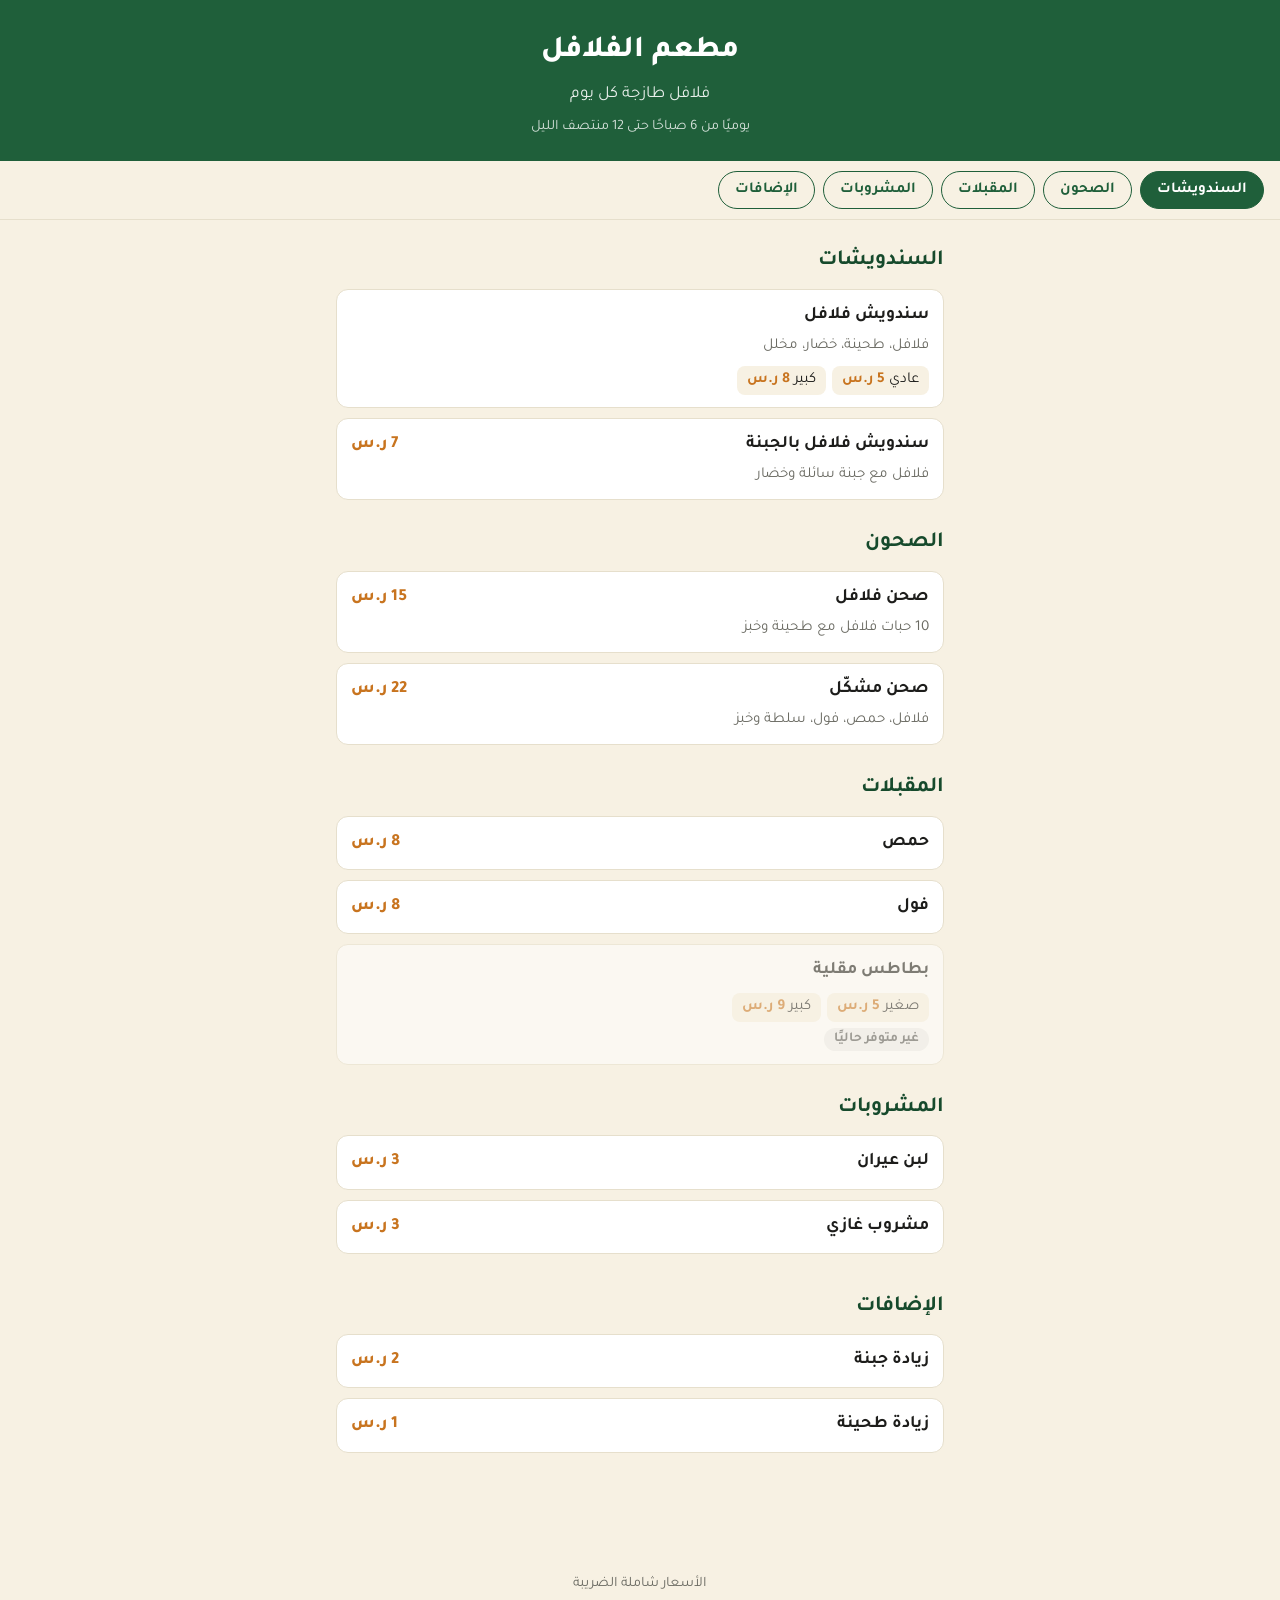
==== falafel-restaurant/menu/index.html @ fafc0374 "Add falafel restaurant site with data-driven Arabic QR menu Static site: home page, mobile RTL menu " ====
<!doctype html>
<html lang="ar" dir="rtl">
<head>
  <meta charset="utf-8">
  <meta name="viewport" content="width=device-width, initial-scale=1">
  <meta name="theme-color" content="#1f5f3a">
  <link rel="icon" href="data:,">
  <title>المنيو</title>
  <link rel="preconnect" href="https://fonts.googleapis.com">
  <link rel="preconnect" href="https://fonts.gstatic.com" crossorigin>
  <link href="https://fonts.googleapis.com/css2?family=Tajawal:wght@400;700;800&display=swap" rel="stylesheet">
  <link rel="stylesheet" href="../assets/css/style.css">
</head>
<body>
  <header class="hero">
    <h1 id="restaurant-name">المنيو</h1>
    <p id="restaurant-tagline" class="tagline"></p>
    <p id="restaurant-hours" class="hours"></p>
  </header>

  <nav id="category-nav" class="category-nav" aria-label="التصنيفات"></nav>

  <main id="menu" class="menu">
    <p class="status">جارٍ تحميل المنيو…</p>
  </main>

  <footer class="footer">
    <p id="restaurant-note"></p>
  </footer>

  <a id="whatsapp-btn" class="whatsapp-btn" hidden target="_blank" rel="noopener">اطلب عبر واتساب</a>

  <script src="../assets/js/menu.js"></script>
</body>
</html>
---- falafel-restaurant/assets/css/style.css ----
:root {
  --green: #1f5f3a;
  --green-dark: #164a2c;
  --sand: #f7f1e3;
  --card: #ffffff;
  --text: #1d1d1b;
  --muted: #6b6b63;
  --line: #e6dfcc;
  --accent: #c8741f;
  --whatsapp: #25d366;
}

* { box-sizing: border-box; }

html { scroll-behavior: smooth; }

body {
  margin: 0;
  font-family: "Tajawal", system-ui, -apple-system, "Segoe UI", Tahoma, sans-serif;
  font-size: 17px;
  line-height: 1.6;
  color: var(--text);
  background: var(--sand);
  -webkit-text-size-adjust: 100%;
}

/* ---------- الرأس ---------- */
.hero {
  background: var(--green);
  color: #fff;
  text-align: center;
  padding: 28px 16px 22px;
}
.hero h1 { margin: 0; font-size: 1.9rem; font-weight: 800; }
.tagline { margin: 4px 0 0; opacity: .9; }
.hours { margin: 8px 0 0; font-size: .9rem; opacity: .8; }
.tagline:empty, .hours:empty { display: none; }

/* ---------- شريط التصنيفات ---------- */
.category-nav {
  position: sticky;
  top: 0;
  z-index: 10;
  display: flex;
  gap: 8px;
  overflow-x: auto;
  padding: 10px 16px;
  background: var(--sand);
  border-bottom: 1px solid var(--line);
  scrollbar-width: none;
}
.category-nav::-webkit-scrollbar { display: none; }
.category-nav a {
  flex: 0 0 auto;
  padding: 6px 16px;
  border-radius: 999px;
  border: 1px solid var(--green);
  color: var(--green);
  text-decoration: none;
  font-weight: 700;
  font-size: .95rem;
  white-space: nowrap;
}
.category-nav a.active { background: var(--green); color: #fff; }

/* ---------- المنيو ---------- */
.menu {
  max-width: 640px;
  margin: 0 auto;
  padding: 8px 16px 96px;
}
.category { scroll-margin-top: 64px; padding-top: 16px; }
.category h2 {
  margin: 0 0 10px;
  font-size: 1.35rem;
  color: var(--green-dark);
}

.item {
  background: var(--card);
  border: 1px solid var(--line);
  border-radius: 12px;
  padding: 12px 14px;
  margin-bottom: 10px;
}
.item-head {
  display: flex;
  justify-content: space-between;
  align-items: baseline;
  gap: 12px;
}
.item-name { margin: 0; font-size: 1.1rem; font-weight: 700; }
.item-price {
  flex: 0 0 auto;
  font-weight: 800;
  color: var(--accent);
  white-space: nowrap;
}
.item-desc { margin: 4px 0 0; color: var(--muted); font-size: .95rem; }

.sizes { list-style: none; margin: 8px 0 0; padding: 0; display: flex; flex-wrap: wrap; gap: 6px; }
.sizes li {
  background: var(--sand);
  border-radius: 8px;
  padding: 2px 10px;
  font-size: .95rem;
}
.sizes strong { color: var(--accent); }

.item.unavailable { opacity: .55; }
.badge-out {
  display: inline-block;
  margin-top: 6px;
  padding: 1px 10px;
  border-radius: 999px;
  background: #eee;
  color: #555;
  font-size: .85rem;
  font-weight: 700;
}

.extras { margin-top: 20px; }

.status { text-align: center; color: var(--muted); padding: 40px 0; }
.status.error { color: #a12a2a; }

/* ---------- التذييل وزر واتساب ---------- */
.footer { text-align: center; color: var(--muted); font-size: .9rem; padding: 0 16px 90px; }
.footer p:empty { display: none; }

.whatsapp-btn {
  position: fixed;
  bottom: 16px;
  left: 16px;
  right: 16px;
  max-width: 420px;
  margin: 0 auto;
  display: block;
  text-align: center;
  padding: 14px;
  border-radius: 999px;
  background: var(--whatsapp);
  color: #fff;
  font-weight: 800;
  text-decoration: none;
  box-shadow: 0 4px 14px rgba(0, 0, 0, .2);
}
.whatsapp-btn[hidden] { display: none; }

/* ---------- الصفحة الرئيسية ---------- */
.home {
  min-height: 100vh;
  display: flex;
  flex-direction: column;
  align-items: center;
  justify-content: center;
  text-align: center;
  padding: 24px 16px;
  background: var(--green);
  color: #fff;
}
.home h1 { font-size: 2.2rem; margin: 0 0 8px; }
.home .btn {
  margin-top: 24px;
  padding: 14px 40px;
  border-radius: 999px;
  background: #fff;
  color: var(--green);
  font-weight: 800;
  font-size: 1.1rem;
  text-decoration: none;
}
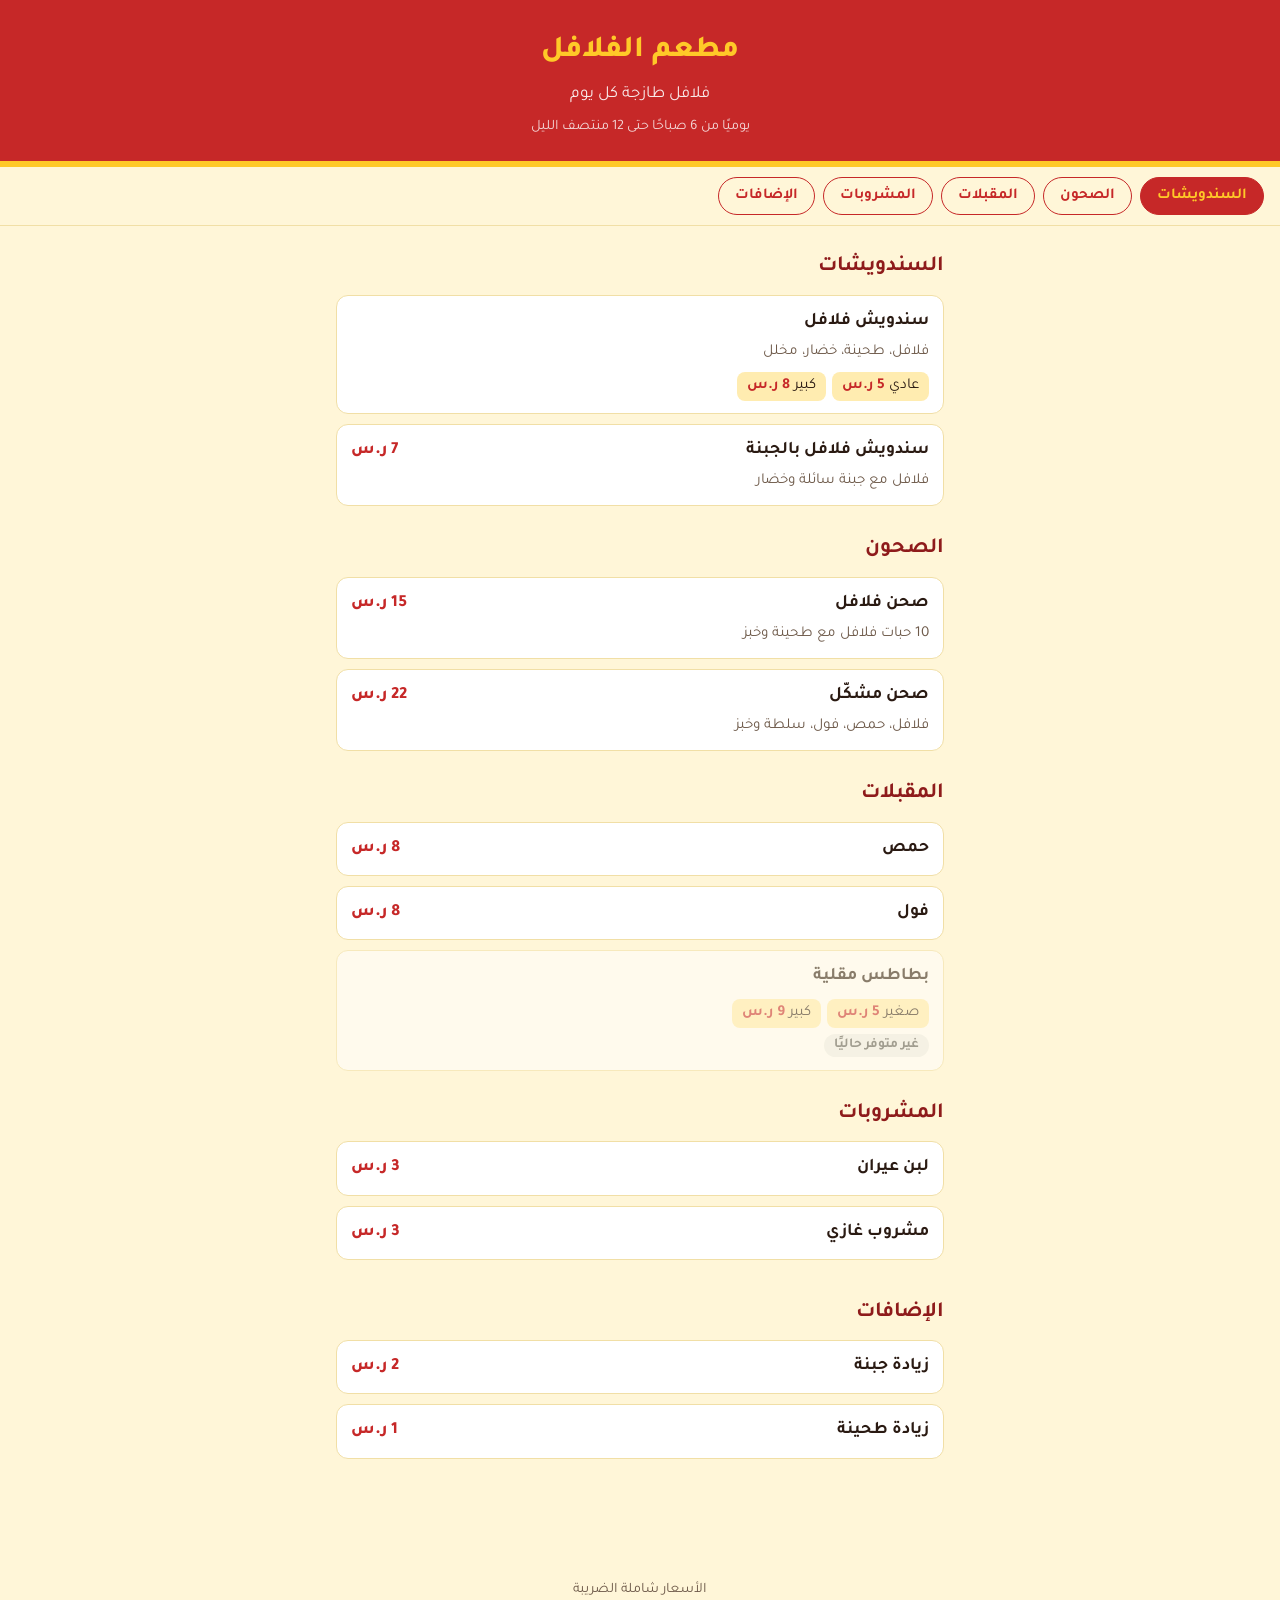
==== commit 35109f8e: "Switch falafel site palette to red and yellow Co-Authored-By: Claude Opus 5.5 <noreply@anthropic.com" ====
--- a/falafel-restaurant/menu/index.html
+++ b/falafel-restaurant/menu/index.html
@@ -3,7 +3,7 @@
 <head>
   <meta charset="utf-8">
   <meta name="viewport" content="width=device-width, initial-scale=1">
-  <meta name="theme-color" content="#1f5f3a">
+  <meta name="theme-color" content="#c62828">
   <link rel="icon" href="data:,">
   <title>المنيو</title>
   <link rel="preconnect" href="https://fonts.googleapis.com">
--- a/falafel-restaurant/assets/css/style.css
+++ b/falafel-restaurant/assets/css/style.css
@@ -1,12 +1,13 @@
 :root {
-  --green: #1f5f3a;
-  --green-dark: #164a2c;
-  --sand: #f7f1e3;
+  --primary: #c62828;
+  --primary-dark: #8e1b1b;
+  --yellow: #ffc928;
+  --sand: #fff6d8;
   --card: #ffffff;
-  --text: #1d1d1b;
-  --muted: #6b6b63;
-  --line: #e6dfcc;
-  --accent: #c8741f;
+  --text: #2a1a12;
+  --muted: #6e5a4a;
+  --line: #f1dfa6;
+  --chip: #ffecb0;
   --whatsapp: #25d366;
 }
 
@@ -26,12 +27,13 @@
 
 /* ---------- الرأس ---------- */
 .hero {
-  background: var(--green);
+  background: var(--primary);
+  border-bottom: 6px solid var(--yellow);
   color: #fff;
   text-align: center;
   padding: 28px 16px 22px;
 }
-.hero h1 { margin: 0; font-size: 1.9rem; font-weight: 800; }
+.hero h1 { margin: 0; font-size: 1.9rem; font-weight: 800; color: var(--yellow); }
 .tagline { margin: 4px 0 0; opacity: .9; }
 .hours { margin: 8px 0 0; font-size: .9rem; opacity: .8; }
 .tagline:empty, .hours:empty { display: none; }
@@ -54,14 +56,14 @@
   flex: 0 0 auto;
   padding: 6px 16px;
   border-radius: 999px;
-  border: 1px solid var(--green);
-  color: var(--green);
+  border: 1px solid var(--primary);
+  color: var(--primary);
   text-decoration: none;
   font-weight: 700;
   font-size: .95rem;
   white-space: nowrap;
 }
-.category-nav a.active { background: var(--green); color: #fff; }
+.category-nav a.active { background: var(--primary); color: var(--yellow); }
 
 /* ---------- المنيو ---------- */
 .menu {
@@ -73,7 +75,7 @@
 .category h2 {
   margin: 0 0 10px;
   font-size: 1.35rem;
-  color: var(--green-dark);
+  color: var(--primary-dark);
 }
 
 .item {
@@ -93,19 +95,19 @@
 .item-price {
   flex: 0 0 auto;
   font-weight: 800;
-  color: var(--accent);
+  color: var(--primary);
   white-space: nowrap;
 }
 .item-desc { margin: 4px 0 0; color: var(--muted); font-size: .95rem; }
 
 .sizes { list-style: none; margin: 8px 0 0; padding: 0; display: flex; flex-wrap: wrap; gap: 6px; }
 .sizes li {
-  background: var(--sand);
+  background: var(--chip);
   border-radius: 8px;
   padding: 2px 10px;
   font-size: .95rem;
 }
-.sizes strong { color: var(--accent); }
+.sizes strong { color: var(--primary); }
 
 .item.unavailable { opacity: .55; }
 .badge-out {
@@ -156,16 +158,16 @@
   justify-content: center;
   text-align: center;
   padding: 24px 16px;
-  background: var(--green);
+  background: var(--primary);
   color: #fff;
 }
-.home h1 { font-size: 2.2rem; margin: 0 0 8px; }
+.home h1 { font-size: 2.2rem; margin: 0 0 8px; color: var(--yellow); }
 .home .btn {
   margin-top: 24px;
   padding: 14px 40px;
   border-radius: 999px;
-  background: #fff;
-  color: var(--green);
+  background: var(--yellow);
+  color: var(--primary-dark);
   font-weight: 800;
   font-size: 1.1rem;
   text-decoration: none;
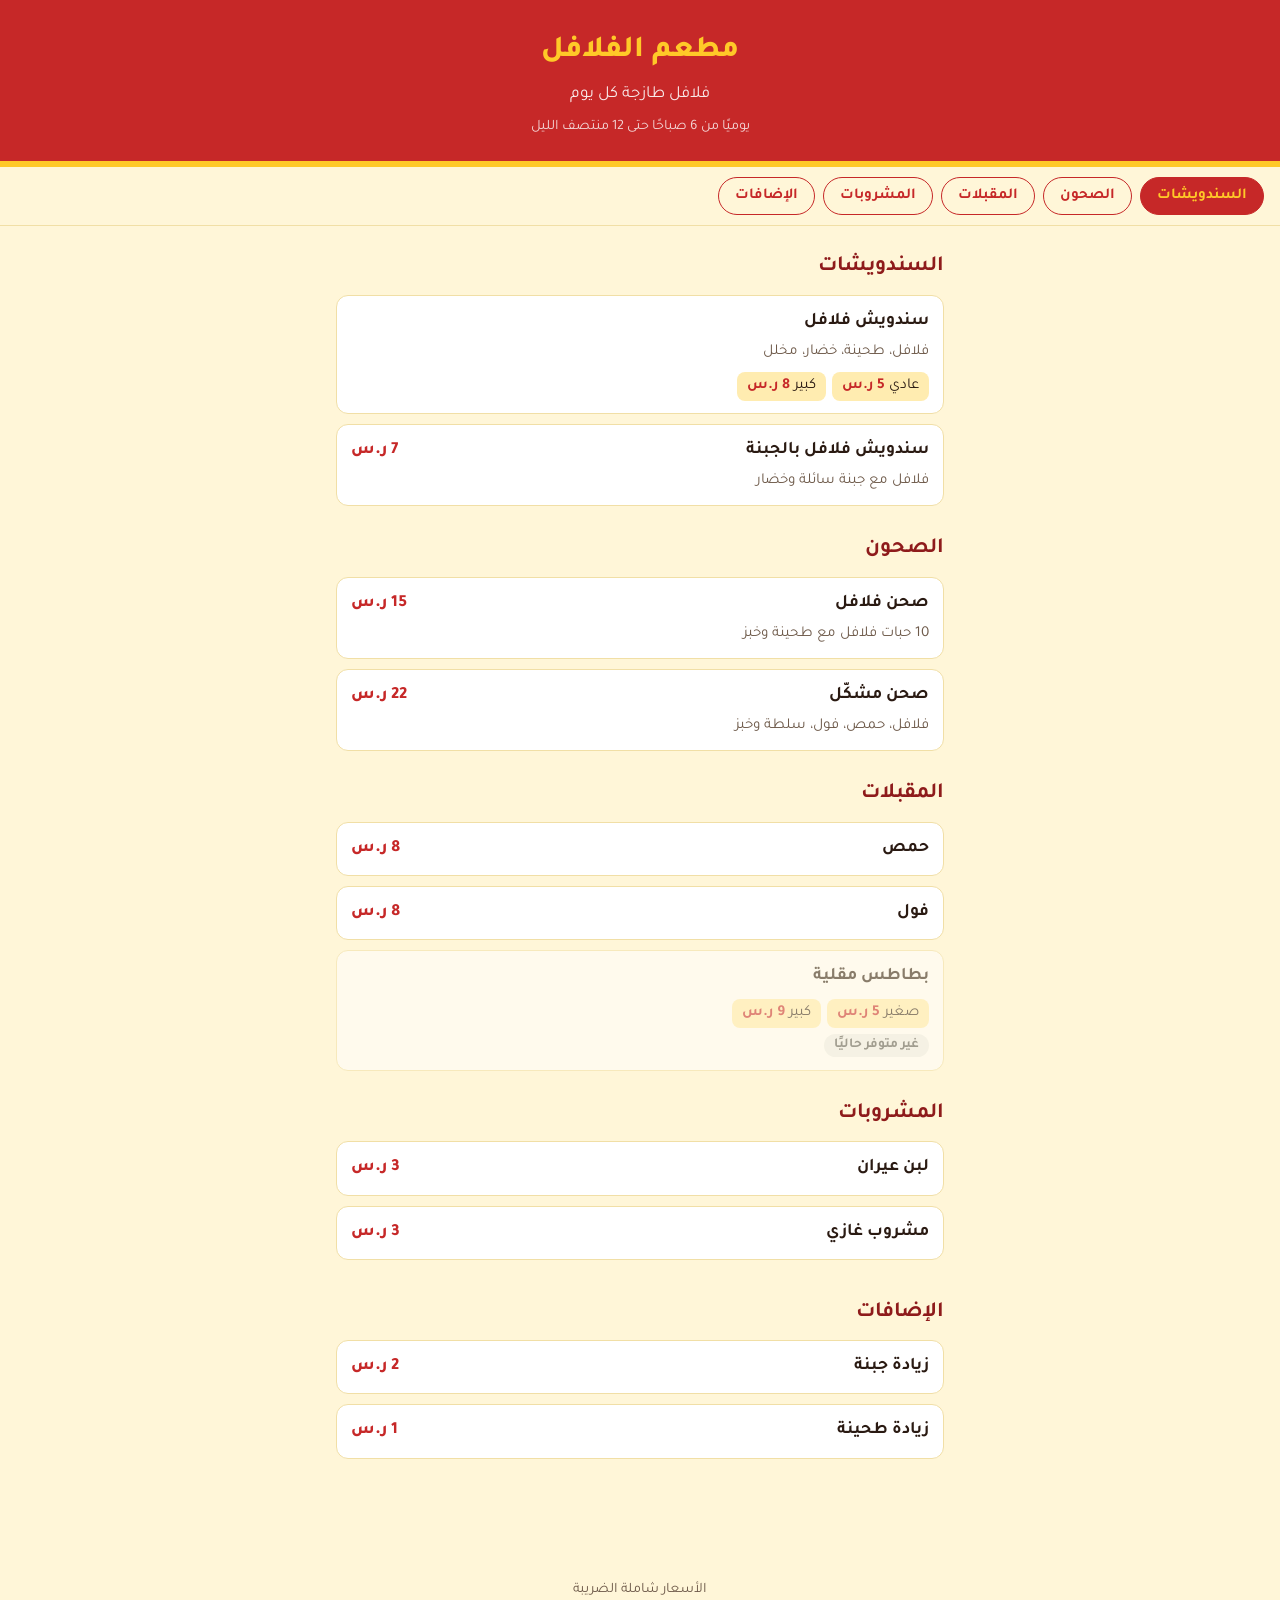
==== commit 8d2fc2a8: "Add order cart that builds a structured WhatsApp message Customers add items/sizes/extras to a cart " ====
--- a/falafel-restaurant/menu/index.html
+++ b/falafel-restaurant/menu/index.html
@@ -28,8 +28,21 @@
     <p id="restaurant-note"></p>
   </footer>
 
-  <a id="whatsapp-btn" class="whatsapp-btn" hidden target="_blank" rel="noopener">اطلب عبر واتساب</a>
+  <div id="order-bar" class="order-bar" hidden>
+    <section id="order-sheet" class="order-sheet" aria-label="طلبك" hidden>
+      <ul id="order-lines" class="order-lines"></ul>
+      <p id="order-warning" class="order-warning" role="alert" hidden></p>
+      <button id="order-clear" class="order-clear" type="button">إفراغ الطلب</button>
+    </section>
+    <div class="order-row">
+      <button id="order-toggle" class="order-toggle" type="button" aria-expanded="false" aria-controls="order-sheet"></button>
+      <a id="whatsapp-btn" class="whatsapp-btn" target="_blank" rel="noopener">أرسل عبر واتساب</a>
+    </div>
+  </div>
 
+  <div id="order-live" class="sr-only" aria-live="polite"></div>
+
+  <script src="../assets/js/order.js"></script>
   <script src="../assets/js/menu.js"></script>
 </body>
 </html>
--- a/falafel-restaurant/assets/css/style.css
+++ b/falafel-restaurant/assets/css/style.css
@@ -8,7 +8,6 @@
   --muted: #6e5a4a;
   --line: #f1dfa6;
   --chip: #ffecb0;
-  --whatsapp: #25d366;
 }
 
 * { box-sizing: border-box; }
@@ -107,6 +106,7 @@
   padding: 2px 10px;
   font-size: .95rem;
 }
+.sizes li.has-add { padding: 0; background: none; }
 .sizes strong { color: var(--primary); }
 
 .item.unavailable { opacity: .55; }
@@ -126,28 +126,142 @@
 .status { text-align: center; color: var(--muted); padding: 40px 0; }
 .status.error { color: #a12a2a; }
 
-/* ---------- التذييل وزر واتساب ---------- */
+.sr-only {
+  position: absolute;
+  width: 1px;
+  height: 1px;
+  overflow: hidden;
+  clip: rect(0 0 0 0);
+  white-space: nowrap;
+}
+
+/* ---------- أزرار الإضافة إلى الطلب ---------- */
+.add-btn, .chip-add {
+  font: inherit;
+  cursor: pointer;
+  border: 1px solid var(--primary);
+  color: var(--primary);
+  background: #fff;
+  font-weight: 700;
+}
+.add-btn {
+  margin-top: 10px;
+  padding: 8px 16px;
+  min-height: 44px;
+  border-radius: 999px;
+}
+.chip-add {
+  display: inline-flex;
+  align-items: center;
+  gap: 4px;
+  min-height: 44px;
+  padding: 2px 12px;
+  border-radius: 8px;
+  background: var(--chip);
+}
+.chip-add .plus { font-weight: 800; font-size: 1.2rem; line-height: 1; }
+.add-btn:active, .chip-add:active { background: var(--primary); color: var(--yellow); }
+.add-btn:focus-visible, .chip-add:focus-visible,
+.qty-btn:focus-visible, .order-toggle:focus-visible, .order-clear:focus-visible,
+.whatsapp-btn:focus-visible { outline: 3px solid var(--text); outline-offset: 2px; }
+
+/* ---------- شريط الطلب وزر واتساب ---------- */
 .footer { text-align: center; color: var(--muted); font-size: .9rem; padding: 0 16px 90px; }
 .footer p:empty { display: none; }
 
+.order-bar {
+  position: fixed;
+  bottom: 0;
+  left: 0;
+  right: 0;
+  z-index: 20;
+  max-width: 640px;
+  margin: 0 auto;
+  padding: 0 12px 12px;
+}
+.order-bar[hidden], .order-sheet[hidden], .order-warning[hidden] { display: none; }
+
+.order-sheet {
+  max-height: 50vh;
+  overflow-y: auto;
+  margin-bottom: 8px;
+  padding: 8px 14px 12px;
+  background: var(--card);
+  border: 1px solid var(--line);
+  border-radius: 16px;
+  box-shadow: 0 4px 18px rgba(0, 0, 0, .22);
+}
+.order-lines { list-style: none; margin: 0; padding: 0; }
+.order-line {
+  display: flex;
+  justify-content: space-between;
+  align-items: center;
+  gap: 12px;
+  padding: 8px 0;
+  border-bottom: 1px solid var(--line);
+}
+.order-line-info { display: flex; flex-direction: column; min-width: 0; }
+.order-line-name { font-weight: 700; }
+.order-line-price { color: var(--muted); font-size: .9rem; }
+.order-line-ctl { display: flex; align-items: center; gap: 8px; flex: 0 0 auto; }
+.order-line-qty { min-width: 1.5em; text-align: center; font-weight: 800; }
+.qty-btn {
+  width: 44px;
+  height: 44px;
+  border-radius: 50%;
+  border: 1px solid var(--primary);
+  background: #fff;
+  color: var(--primary);
+  font: inherit;
+  font-size: 1.3rem;
+  font-weight: 800;
+  cursor: pointer;
+}
+.order-warning { margin: 8px 0 0; color: #a12a2a; font-weight: 700; }
+.order-clear {
+  margin-top: 8px;
+  min-height: 44px;
+  padding: 0 8px;
+  background: none;
+  border: 0;
+  color: var(--muted);
+  font: inherit;
+  text-decoration: underline;
+  cursor: pointer;
+}
+
+.order-row { display: flex; gap: 8px; }
+.order-toggle {
+  flex: 1 1 0;
+  white-space: nowrap;
+  min-height: 52px;
+  padding: 0 12px;
+  border-radius: 999px;
+  border: 2px solid var(--primary);
+  background: var(--yellow);
+  color: var(--primary-dark);
+  font: inherit;
+  font-weight: 800;
+  box-shadow: 0 4px 14px rgba(0, 0, 0, .2);
+  cursor: pointer;
+}
 .whatsapp-btn {
-  position: fixed;
-  bottom: 16px;
-  left: 16px;
-  right: 16px;
-  max-width: 420px;
-  margin: 0 auto;
-  display: block;
+  flex: 1 1 0;
+  white-space: nowrap;
+  display: flex;
+  align-items: center;
+  justify-content: center;
+  min-height: 52px;
+  padding: 0 12px;
+  border-radius: 999px;
+  background: #075e54; /* نص أبيض عليه تباين مقبول (≈7:1) بخلاف #25d366 */
+  color: #fff;
+  font-weight: 800;
   text-align: center;
-  padding: 14px;
-  border-radius: 999px;
-  background: var(--whatsapp);
-  color: #fff;
-  font-weight: 800;
   text-decoration: none;
   box-shadow: 0 4px 14px rgba(0, 0, 0, .2);
 }
-.whatsapp-btn[hidden] { display: none; }
+.whatsapp-btn[aria-disabled="true"] { opacity: .5; pointer-events: none; }
 
 /* ---------- الصفحة الرئيسية ---------- */
 .home {
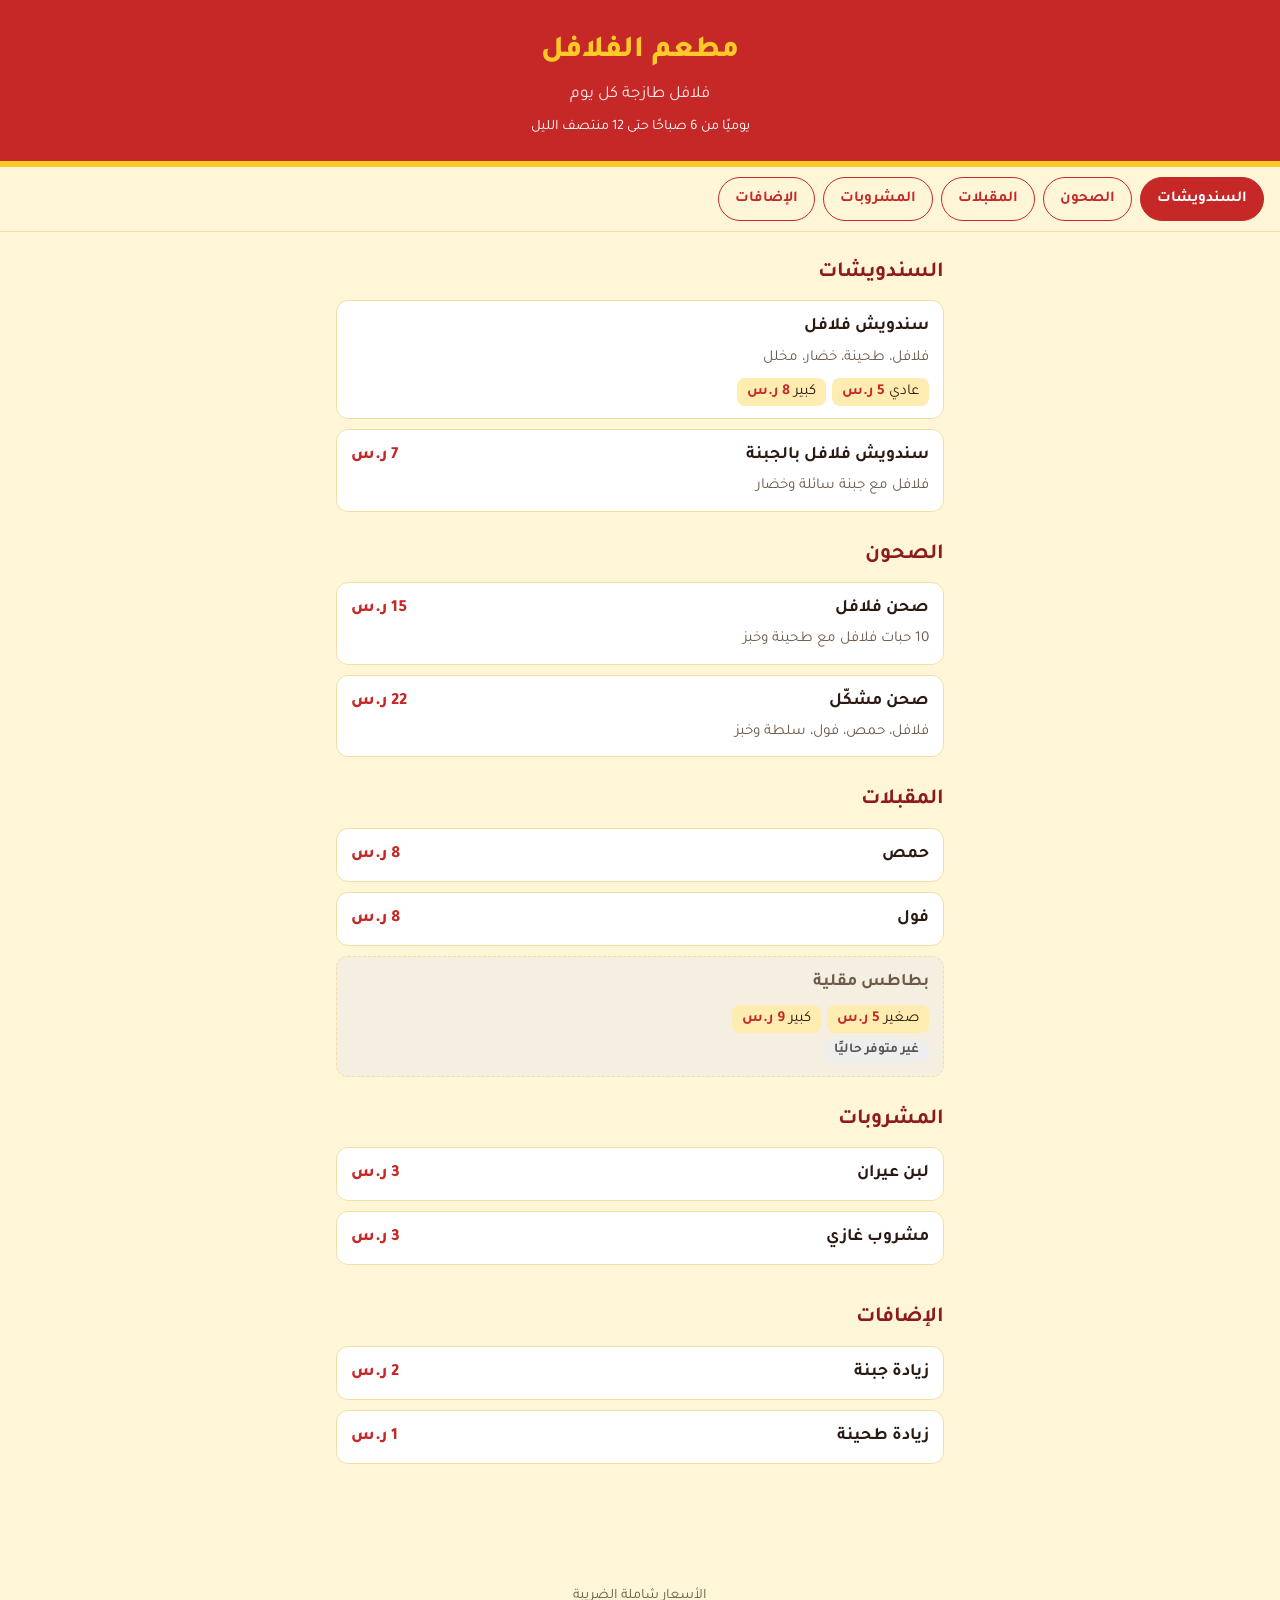
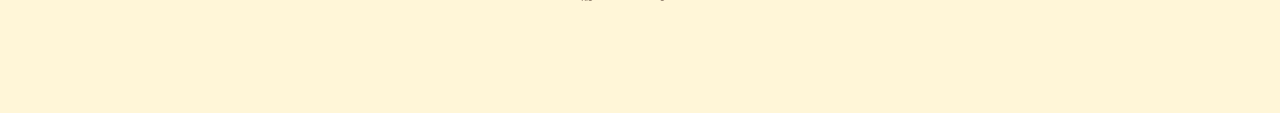
==== commit 8663a386: "Improve accessibility and performance: self-hosted Tajawal, contrast, focus, no-JS - Serve Tajawal l" ====
--- a/falafel-restaurant/menu/index.html
+++ b/falafel-restaurant/menu/index.html
@@ -6,10 +6,10 @@
   <meta name="theme-color" content="#c62828">
   <link rel="icon" href="data:,">
   <title>المنيو</title>
-  <link rel="preconnect" href="https://fonts.googleapis.com">
-  <link rel="preconnect" href="https://fonts.gstatic.com" crossorigin>
-  <link href="https://fonts.googleapis.com/css2?family=Tajawal:wght@400;700;800&display=swap" rel="stylesheet">
+  <link rel="preload" href="../assets/fonts/tajawal-400.woff2" as="font" type="font/woff2" crossorigin>
+  <link rel="preload" href="../assets/fonts/tajawal-800.woff2" as="font" type="font/woff2" crossorigin>
   <link rel="stylesheet" href="../assets/css/style.css">
+  <noscript><style>.js-only { display: none; }</style></noscript>
 </head>
 <body>
   <header class="hero">
@@ -21,14 +21,15 @@
   <nav id="category-nav" class="category-nav" aria-label="التصنيفات"></nav>
 
   <main id="menu" class="menu">
-    <p class="status">جارٍ تحميل المنيو…</p>
+    <p class="status js-only">جارٍ تحميل المنيو…</p>
+    <noscript><p class="status">لعرض المنيو يلزم تفعيل JavaScript في المتصفح.</p></noscript>
   </main>
 
   <footer class="footer">
     <p id="restaurant-note"></p>
   </footer>
 
-  <div id="order-bar" class="order-bar" hidden>
+  <aside id="order-bar" class="order-bar" aria-label="الطلب" hidden>
     <section id="order-sheet" class="order-sheet" aria-label="طلبك" hidden>
       <ul id="order-lines" class="order-lines"></ul>
       <p id="order-warning" class="order-warning" role="alert" hidden></p>
@@ -38,7 +39,7 @@
       <button id="order-toggle" class="order-toggle" type="button" aria-expanded="false" aria-controls="order-sheet"></button>
       <a id="whatsapp-btn" class="whatsapp-btn" target="_blank" rel="noopener">أرسل عبر واتساب</a>
     </div>
-  </div>
+  </aside>
 
   <div id="order-live" class="sr-only" aria-live="polite"></div>
 
--- a/falafel-restaurant/assets/css/style.css
+++ b/falafel-restaurant/assets/css/style.css
@@ -1,3 +1,25 @@
+@font-face {
+  font-family: "Tajawal";
+  font-style: normal;
+  font-weight: 400;
+  font-display: swap;
+  src: url("../fonts/tajawal-400.woff2") format("woff2");
+}
+@font-face {
+  font-family: "Tajawal";
+  font-style: normal;
+  font-weight: 700;
+  font-display: swap;
+  src: url("../fonts/tajawal-700.woff2") format("woff2");
+}
+@font-face {
+  font-family: "Tajawal";
+  font-style: normal;
+  font-weight: 800;
+  font-display: swap;
+  src: url("../fonts/tajawal-800.woff2") format("woff2");
+}
+
 :root {
   --primary: #c62828;
   --primary-dark: #8e1b1b;
@@ -12,7 +34,16 @@
 
 * { box-sizing: border-box; }
 
+a:focus-visible, button:focus-visible {
+  outline: 3px solid var(--text);
+  outline-offset: 2px;
+}
+
 html { scroll-behavior: smooth; }
+@media (prefers-reduced-motion: reduce) {
+  html { scroll-behavior: auto; }
+  * { transition: none !important; animation: none !important; }
+}
 
 body {
   margin: 0;
@@ -34,7 +65,7 @@
 }
 .hero h1 { margin: 0; font-size: 1.9rem; font-weight: 800; color: var(--yellow); }
 .tagline { margin: 4px 0 0; opacity: .9; }
-.hours { margin: 8px 0 0; font-size: .9rem; opacity: .8; }
+.hours { margin: 8px 0 0; font-size: .9rem; }
 .tagline:empty, .hours:empty { display: none; }
 
 /* ---------- شريط التصنيفات ---------- */
@@ -53,7 +84,10 @@
 .category-nav::-webkit-scrollbar { display: none; }
 .category-nav a {
   flex: 0 0 auto;
-  padding: 6px 16px;
+  display: inline-flex;
+  align-items: center;
+  min-height: 44px;
+  padding: 0 16px;
   border-radius: 999px;
   border: 1px solid var(--primary);
   color: var(--primary);
@@ -62,7 +96,7 @@
   font-size: .95rem;
   white-space: nowrap;
 }
-.category-nav a.active { background: var(--primary); color: var(--yellow); }
+.category-nav a.active { background: var(--primary); color: #fff; }
 
 /* ---------- المنيو ---------- */
 .menu {
@@ -70,7 +104,7 @@
   margin: 0 auto;
   padding: 8px 16px 96px;
 }
-.category { scroll-margin-top: 64px; padding-top: 16px; }
+.category { scroll-margin-top: 76px; padding-top: 16px; }
 .category h2 {
   margin: 0 0 10px;
   font-size: 1.35rem;
@@ -109,7 +143,9 @@
 .sizes li.has-add { padding: 0; background: none; }
 .sizes strong { color: var(--primary); }
 
-.item.unavailable { opacity: .55; }
+.item.unavailable { background: #f4efe0; border-style: dashed; }
+.item.unavailable .item-name,
+.item.unavailable .item-price { color: var(--muted); }
 .badge-out {
   display: inline-block;
   margin-top: 6px;
@@ -125,6 +161,7 @@
 
 .status { text-align: center; color: var(--muted); padding: 40px 0; }
 .status.error { color: #a12a2a; }
+.status a { display: inline-block; padding: 10px 4px; color: inherit; font-weight: 700; }
 
 .sr-only {
   position: absolute;
@@ -161,9 +198,6 @@
 }
 .chip-add .plus { font-weight: 800; font-size: 1.2rem; line-height: 1; }
 .add-btn:active, .chip-add:active { background: var(--primary); color: var(--yellow); }
-.add-btn:focus-visible, .chip-add:focus-visible,
-.qty-btn:focus-visible, .order-toggle:focus-visible, .order-clear:focus-visible,
-.whatsapp-btn:focus-visible { outline: 3px solid var(--text); outline-offset: 2px; }
 
 /* ---------- شريط الطلب وزر واتساب ---------- */
 .footer { text-align: center; color: var(--muted); font-size: .9rem; padding: 0 16px 90px; }
